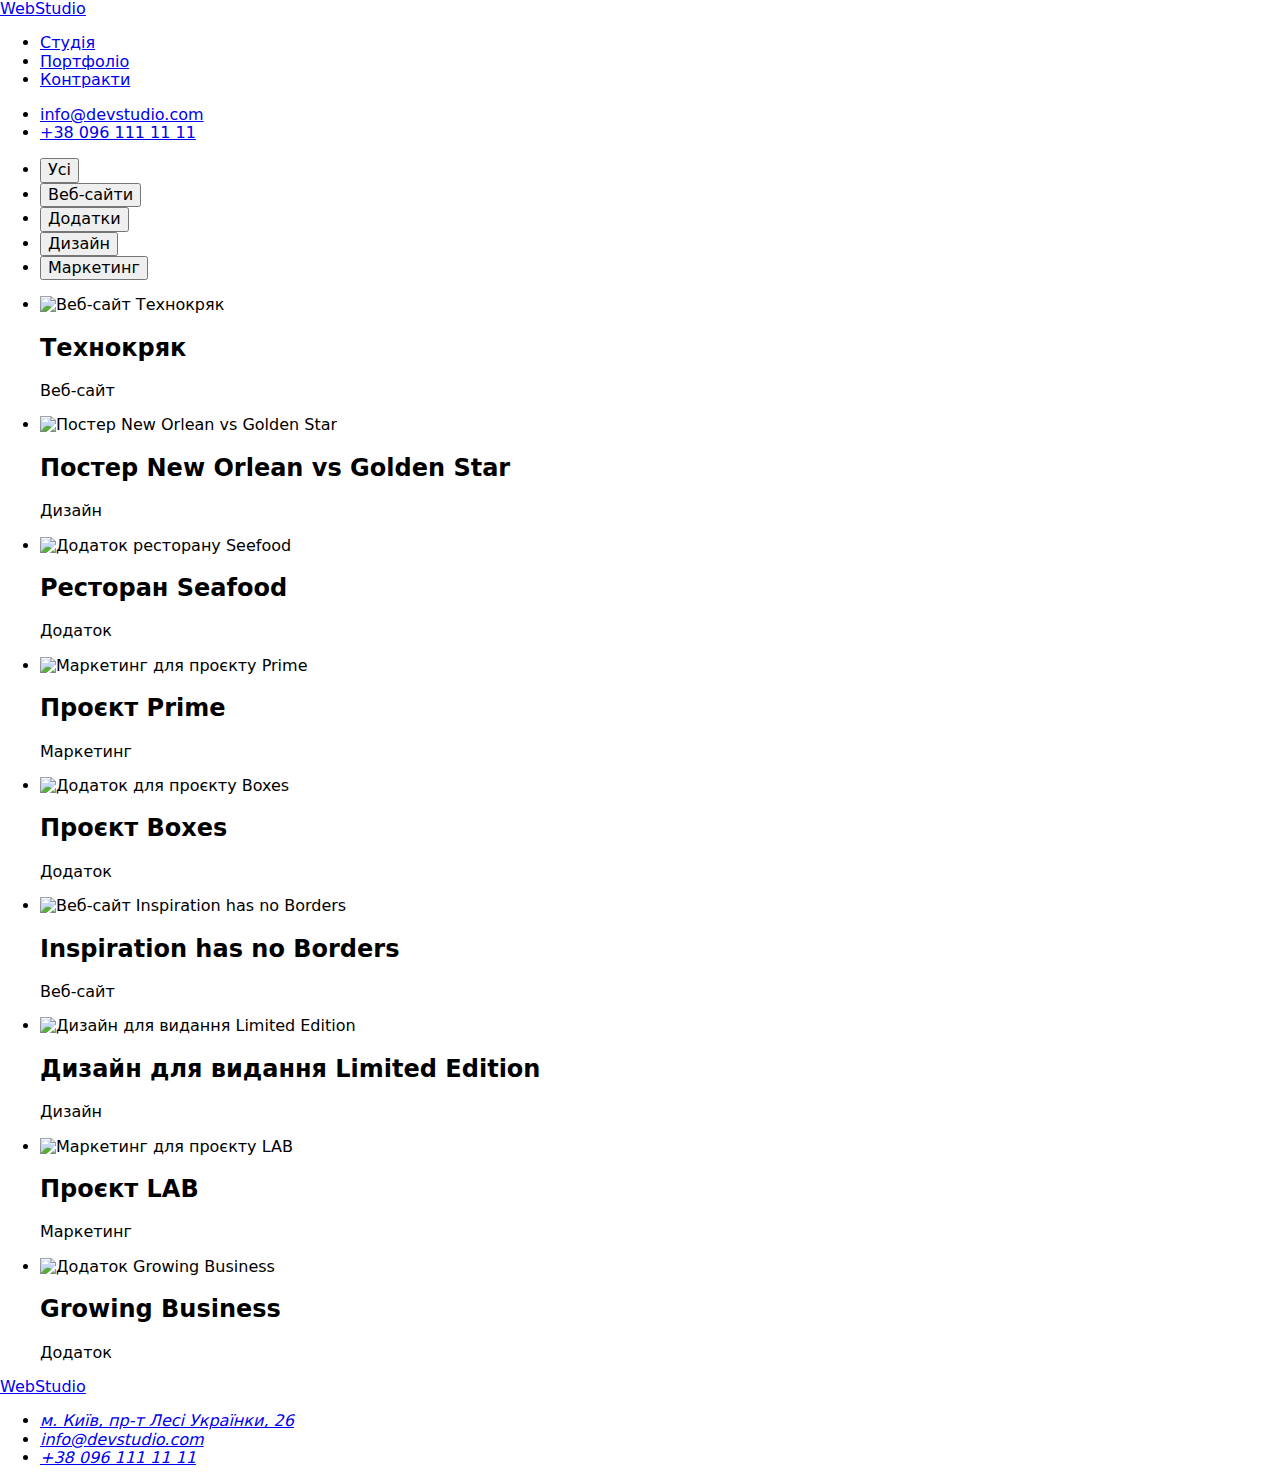
==== portfolio.html @ 1aa95a73 "Add files via upload" ====
<!DOCTYPE html>
<html lang="uk">
  <head>
    <meta charset="UTF-8" />
    <meta http-equiv="X-UA-Compatible" content="IE=edge" />
    <meta name="viewport" content="width=device-width, initial-scale=1.0" />
    <title>Document</title>
    <link rel="preconnect" href="https://fonts.googleapis.com" />
    <link rel="preconnect" href="https://fonts.gstatic.com" crossorigin />
    <link
      href="https://fonts.googleapis.com/css2?family=Raleway:wght@700&family=Roboto:wght@400;500;700;900&display=swap"
      rel="stylesheet"
    />
    <link
      rel="stylesheet"
      href="https://cdnjs.cloudflare.com/ajax/libs/modern-normalize/1.1.0/modern-normalize.css"
      integrity="sha512-Y0MM+V6ymRKN2zStTqzQ227DWhhp4Mzdo6gnlRnuaNCbc+YN/ZH0sBCLTM4M0oSy9c9VKiCvd4Jk44aCLrNS5Q=="
      crossorigin="anonymous"
      referrerpolicy="no-referrer"
    />
    <link rel="stylesheet" href="./css/style.css" />
  </head>
  <body class="body">
    <header class="container header">
      <div class="container container-header">
        <a href="/" class="header-logo logo link" lang="en"
          ><span class="header-accent-first">Web</span
          ><span class="header-accent-second">Studio</span></a
        >
        <nav class="container header-nav">
          <ul class="header-nav-items items">
            <li class="header-item item">
              <a class="header-nav-link link" href="./index.html">Студія</a>
            </li>
            <li class="header-item item">
              <a class="header-nav-link link current" href="./portfolio.html"
                >Портфоліо</a
              >
            </li>
            <li class="header-item item">
              <a class="header-nav-link link" href="#">Контракти</a>
            </li>
          </ul>
        </nav>

        <ul class="container header-contacts items">
          <li class="header-contact">
            <a class="header-mail-link link" href="mailto:ingo@devstudio.com"
              >info@devstudio.com</a
            >
          </li>
          <li class="header-contact">
            <a class="header-tel-link link" href="tel:+380961111111"
              >+38 096 111 11 11</a
            >
          </li>
        </ul>
      </div>
    </header>

    <main class="portfolio">
      <section class="container portfolio-customers">
          <h1 hidden class="portfolio-title">Портфоліо</h1>
          <ul class="portfolio-items items">
            <li class="portfolio-item item">
              <button class="portfolio-button button" type="button">Усі</button>
            </li>
            <li class="portfolio-item item">
              <button class="portfolio-button button" type="button">
                Веб-сайти
              </button>
            </li>
            <li class="portfolio-item item">
              <button class="portfolio-button button" type="button">
                Додатки
              </button>
            </li>
            <li class="portfolio-item item">
              <button class="portfolio-button button" type="button">
                Дизайн
              </button>
            </li>
            <li class="portfolio-item item">
              <button class="portfolio-button button" type="button">
                Маркетинг
              </button>
            </li>
          </ul>

            <ul class="flex-container exsamples-items items">
            <li class="flex-element exsamples-item item">
              <img
                class="exsamples-img"
                src="./images/technokryak.jpg"
                alt="Веб-сайт Технокряк"
              />
              <h2 class="exsamples-title">Технокряк</h2>
              <p class="exsamples-desc">Веб-сайт</p>
            </li>
            <li class="flex-element exsamples-item item">
              <img
                class="exsamples-img"
                src="./images/new_orlean_vs_golden_star.jpg"
                alt="Постер New Orlean vs Golden Star"
                width="370"
              />
              <h2 class="exsamples-title">Постер New Orlean vs Golden Star</h2>
              <p class="exsamples-desc">Дизайн</p>
            </li>
            <li class="flex-element exsamples-item item">
              <img
                class="exsamples-img"
                src="./images/seafood.jpg"
                alt="Додаток ресторану Seefood"
                width="370"
              />
              <h2 class="exsamples-title">Ресторан Seafood</h2>
              <p class="exsamples-desc">Додаток</p>
            </li>
            <li class="flex-element exsamples-item item">
              <img
                class="exsamples-img"
                src="./images/prime.jpg"
                alt="Маркетинг для проєкту Prime"
                width="370"
              />
              <h2 class="exsamples-title">Проєкт Prime</h2>
              <p class="exsamples-desc">Маркетинг</p>
            </li>
            <li class="flex-element exsamples-item item">
              <img
                class="exsamples-img"
                src="./images/boxes.jpg"
                alt="Додаток для проєкту Boxes"
                width="370"
              />
              <h2 class="exsamples-title">Проєкт Boxes</h2>
              <p class="exsamples-desc">Додаток</p>
            </li>
            <li class="flex-element exsamples-item item">
              <img
                class="exsamples-img"
                src="./images/inspiration_has_no_borders.jpg"
                alt="Веб-сайт Inspiration has no Borders"
                width="370"
              />
              <h2 class="exsamples-title">Inspiration has no Borders</h2>
              <p class="exsamples-desc">Веб-сайт</p>
            </li>
            <li class="flex-element exsamples-item item">
              <img
                class="exsamples-img"
                src="./images/limited_edition.jpg"
                alt="Дизайн для видання Limited Edition"
                width="370"
              />
              <h2 class="exsamples-title">
                Дизайн для видання Limited Edition
              </h2>
              <p class="exsamples-desc">Дизайн</p>
            </li>

            <li class="flex-element exsamples-item item">
              <img
                class="exsamples-img"
                src="images/lab.jpg"
                alt="Маркетинг для проєкту LAB"
                width="370"
              />
              <h2 class="exsamples-title">Проєкт LAB</h2>
              <p class="exsamples-desc">Маркетинг</p>
            </li>
            <li class="flex-element exsamples-item item">
              <img
                class="exsamples-img"
                src="./images/growing_business.jpg"
                alt="Додаток Growing Business"
                width="370"
              />
              <h2 class="exsamples-title">Growing Business</h2>
              <p class="exsamples-desc">Додаток</p>
            </li>
          </ul>
      </section>
    </main>

    <footer class="footer container">
      <div class="container">
        <a href="/" class="footer-logo logo link" lang="en"
          ><span class="footer-accent-first">Web</span
          ><span class="footer-accent-second">Studio</span></a
        >
        <address class="footer-address">
          <ul class="footer-items items">
            <li class="footer-item">
              <a
                class="footer-map-link link"
                href="https://www.google.com.ua/maps/place/%D0%B1%D1%83%D0%BB.+%D0%9B%D0%B5%D1%81%D0%B8+%D0%A3%D0%BA%D1%80%D0%B0%D0%B8%D0%BD%D0%BA%D0%B8,+26,+%D0%9A%D0%B8%D0%B5%D0%B2,+02000/@50.4265807,30.5361918,17z/data=!3m1!4b1!4m5!3m4!1s0x40d4cf0e033ecbe9:0x57a4dffefec77da0!8m2!3d50.4265807!4d30.5383859?hl=ru&authuser=0"
                target="_blank"
                rel="noopener noreferrer nofollow"
                >м. Київ, пр-т Лесі Українки, 26</a
              >
            </li>
            <li class="footer-item">
              <a class="footer-mail-link link" href="mailto:ingo@devstudio.com"
                >info@devstudio.com</a
              >
            </li>
            <li class="footer-item">
              <a class="footer-tel-link link" href="tel:+380961111111"
                >+38 096 111 11 11</a
              >
            </li>
          </ul>
        </address>
      </div>
    </footer>
  </body>
</html>
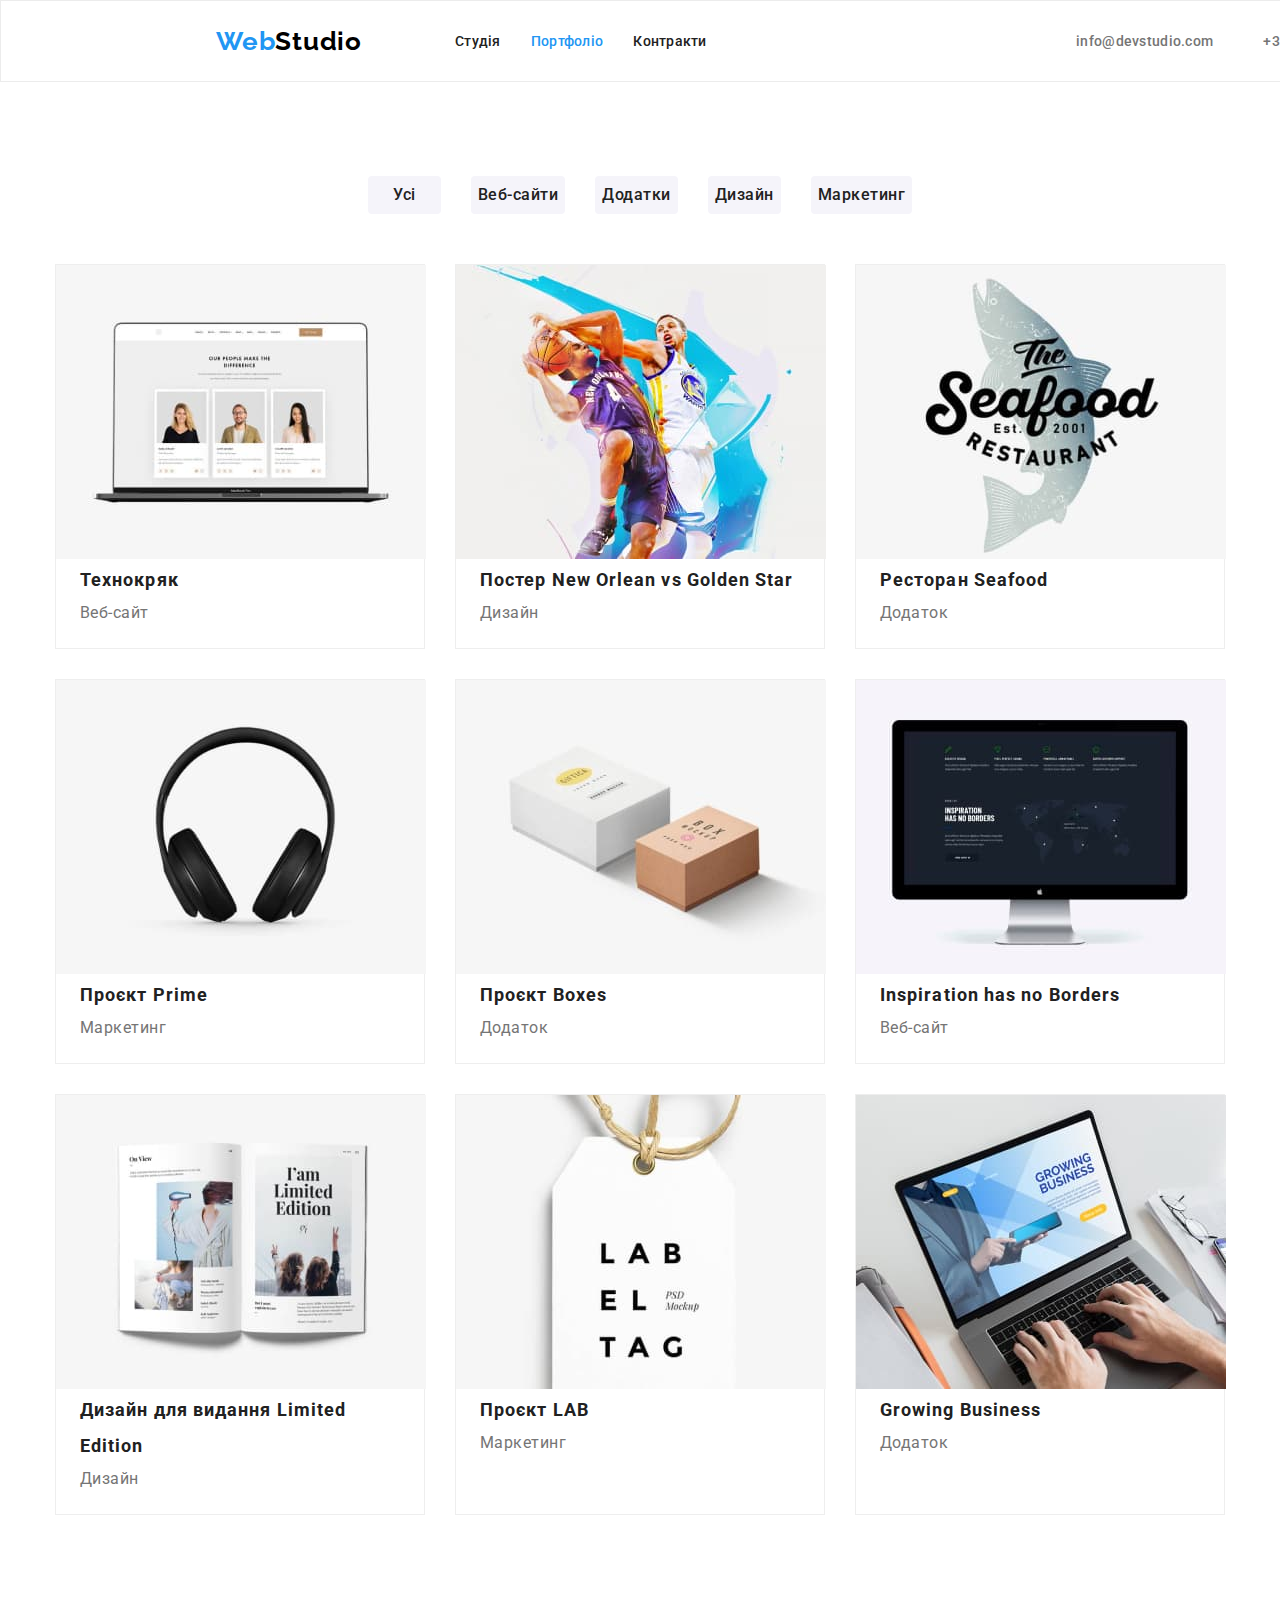
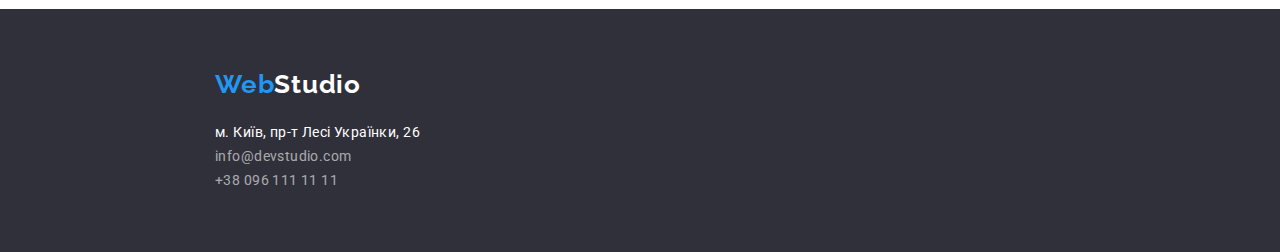
==== commit f866e6c1: "HW#3" ====
--- a/portfolio.html
+++ b/portfolio.html
@@ -18,10 +18,11 @@
       crossorigin="anonymous"
       referrerpolicy="no-referrer"
     />
+    <link rel="stylesheet" href="https://cdnjs.cloudflare.com/ajax/libs/modern-normalize/1.1.0/modern-normalize.css">
     <link rel="stylesheet" href="./css/style.css" />
   </head>
   <body class="body">
-    <header class="container header">
+    <header class="header">
       <div class="container container-header">
         <a href="/" class="header-logo logo link" lang="en"
           ><span class="header-accent-first">Web</span
@@ -152,11 +153,8 @@
                 class="exsamples-img"
                 src="./images/limited_edition.jpg"
                 alt="Дизайн для видання Limited Edition"
-                width="370"
-              />
-              <h2 class="exsamples-title">
-                Дизайн для видання Limited Edition
-              </h2>
+                width="370"/>
+              <h2 class="exsamples-title">Дизайн для видання Limited Edition</h2>
               <p class="exsamples-desc">Дизайн</p>
             </li>
 
@@ -185,7 +183,6 @@
     </main>
 
     <footer class="footer container">
-      <div class="container">
         <a href="/" class="footer-logo logo link" lang="en"
           ><span class="footer-accent-first">Web</span
           ><span class="footer-accent-second">Studio</span></a
@@ -213,7 +210,6 @@
             </li>
           </ul>
         </address>
-      </div>
     </footer>
   </body>
 </html>
--- a/css/style.css
+++ b/css/style.css
@@ -0,0 +1,423 @@
+/*  style reset */
+h1,
+h2,
+h3,
+p,
+ul {
+  margin: 0;
+  padding: 0;
+}
+
+/* Головні стилі */
+
+:root {
+  --main-color: #212121;
+  --second-color: #757575;
+  --hover-color: #2196f3;
+  --white-color: #ffffff;
+  --partlogo-color: #2196f3;
+  --black-color: #000000;
+  --header-background: #ffffff;
+  --hero-footer-background: #2f303a;
+  --hero-button-bg: #2196f3;
+  --portfolio-button-bg: #f5f4fa;
+}
+
+.body {
+  font-family: "Roboto", sans-serif;
+  font-size: 14px;
+  color: var(--main-color);
+}
+.container {
+  width: 1200px;
+  margin: auto;
+  padding: 0;
+}
+
+.items {
+  list-style: none;
+}
+
+/* Header styles */
+
+.link {
+  text-decoration: none;
+}
+
+.container-header {
+  width: 1600px;
+  display: flex;
+  border: 1px solid #ececec;
+
+  background: var(--header-background);
+}
+
+.header-logo {
+  display: flex;
+  align-items: center;
+  padding-left: 215px;
+  margin-right: 93px;
+ }
+
+.logo {
+  font-family: "Raleway";
+  font-weight: 700;
+  font-size: 26px;
+  line-height: calc(31 / 26);
+  letter-spacing: 0.03em;
+}
+
+.header-nav-items .link.current {
+  color: var(--hover-color);
+}
+
+.header-nav-items {
+  display: flex;
+  align-items: center;
+  
+}
+
+.header-item:not(:last-child) {
+  margin-right: 50px;
+}
+
+.header-contacts {
+  display: flex;
+  align-items: center;
+  justify-content: flex-end;
+  padding-right: 215px;
+}
+
+.header-contact:not(:last-child) {
+  margin-right: 50px;
+}
+
+.header-accent-first {
+  color: var(--partlogo-color);
+}
+
+.header-accent-second {
+  color: var(--black-color);
+}
+
+.header-nav-link {
+  display: block;
+  padding-top: 32px;
+  padding-bottom: 32px;
+
+  font-weight: 500;
+  line-height: calc(16 / 14);
+  letter-spacing: 0.02em;
+  color: var(--main-color);
+}
+
+.header-nav-link:hover,
+.header-nav-link:focus {
+  color: var(--hover-color);
+}
+
+.header-mail-link,
+.header-tel-link {
+  display: block;
+  font-weight: 500;
+
+  line-height: calc(16 / 14);
+  letter-spacing: 0.02em;
+  color: var(--second-color);
+}
+
+.header-mail-link:hover,
+.header-mail-link:focus {
+  color: var(--hover-color);
+}
+
+.header-tel-link:hover,
+.header-tel-link:focus {
+  color: var(--hover-color);
+}
+
+/* Hero styles */
+
+.item:not(:last-child) {
+  margin-right: 30px;
+}
+
+.hero {
+  width: 1600px;
+  text-align: center;
+  
+  background: var(--hero-footer-background);
+}
+
+.hero-title {
+  padding-top: 200px;
+  margin-bottom: 30px;
+
+  font-weight: 900;
+  font-size: 44px;
+  line-height: calc(60 / 44);
+  letter-spacing: 0.06em;
+  text-transform: uppercase;
+  color: var(--white-color);
+}
+
+.hero-button {
+  display: inline-block;
+  min-width: 216px;
+  text-align: center;
+  border-radius: 4px;
+  border: 1px solid transparent;
+  padding: 10px 32px;
+  margin-bottom: 200px;
+
+  background: var(--hero-button-bg);
+  box-shadow: 0px 4px 4px rgba(0, 0, 0, 0.15);
+  font-weight: 700;
+  font-size: 16px;
+  line-height: calc(30 / 16);
+  letter-spacing: 0.06em;
+  color: var(--white-color);
+  font-family: inherit;
+  cursor: pointer;
+}
+
+.hero-button:hover,
+.hero-button:focus {
+  background: #188ce8;
+}
+
+/* Benefits styles */
+.benefits-items {
+  display: flex;
+  align-items:flex-start;
+  padding-top: 94px;
+  padding-bottom: 94px;
+}
+
+.benefits-title {
+  font-weight: 700;
+  line-height: calc(16 / 14);
+  letter-spacing: 0.03em;
+  text-transform: uppercase;
+  color: var(--main-color);
+}
+
+.benefits-desc {
+  line-height: calc(24 / 14);
+  letter-spacing: 0.03em;
+  color: var(--second-color);
+}
+
+
+
+/* Main portfolio styles */
+
+.main-portfolio-subtitle {
+  margin-bottom: 50px;
+
+  font-weight: 700;
+  font-size: 36px;
+  line-height: calc(42 / 36);
+  text-align: center;
+  letter-spacing: 0.03em;
+  color: var(--main-color);
+}
+
+.main-portfolio-items {
+  display: flex;
+  padding-bottom: 94px;
+}
+
+/* Team styles */
+
+.team {
+  width: 1600px;
+  margin: auto;
+  background: var(--portfolio-button-bg);
+}
+
+.team-items {
+  display: flex;
+  justify-content: center;
+}
+
+.team-title {
+  text-align: center;
+  padding-top: 94px;
+  padding-bottom: 50px;
+
+  font-weight: 700;
+  font-size: 36px;
+  line-height: calc(19 / 16);
+  letter-spacing: 0.03em;
+  color: var(--main-color);
+}
+
+.team-subtitle {
+  padding-top: 30px;
+  padding-bottom: 10px;
+  text-align: center;
+
+  font-weight: 500;
+  font-size: 16px;
+  line-height: calc(19 / 16);
+  letter-spacing: 0.03em;
+  color: var(--main-color);
+}
+
+.team-desc {
+  padding-bottom: 30px;
+  text-align: center;
+
+  font-size: 16px;
+  line-height: calc(19 / 16);
+  letter-spacing: 0.03em;
+  color: var(--second-color);
+}
+
+/* footer styles */
+.footer {
+  width: 1600px;
+  background: var(--hero-footer-background);
+}
+
+.footer-logo {
+  display: inline-block;
+  padding-top: 60px;
+  padding-bottom: 20px;
+  padding-left: 215px;
+
+  font-family: "Raleway";
+  font-weight: 700;
+  font-size: 26px;
+  line-height: calc(31 / 26);
+  letter-spacing: 0.03em;
+}
+
+.footer-accent-first {
+  color: var(--partlogo-color);
+}
+
+.footer-accent-second {
+  color: var(--white-color);
+}
+
+.footer-address {
+  text-decoration: none;
+  font-style: normal;
+}
+
+.footer-map-link {
+  line-height: calc(24 / 14);
+  letter-spacing: 0.03em;
+  color: var(--white-color);
+}
+
+.footer-mail-link,
+.footer-tel-link {
+  line-height: calc(24 / 14);
+  letter-spacing: 0.03em;
+  color: rgba(255, 255, 255, 0.6);
+}
+
+.footer-map-link:hover,
+.footer-map-link:focus,
+.footer-mail-link:hover,
+.footer-mail-link:focus,
+.footer-tel-link:hover,
+.footer-tel-link:focus {
+  color: var(--hover-color);
+}
+
+.footer-items {
+  padding-bottom: 60px;
+  padding-left: 215px;
+}
+/* Portfolio styles */
+
+.portfolio-items {
+  display: flex;
+  justify-content: center;
+  margin-left: auto;
+  margin-right: auto;
+  padding-top: 94px;
+  }
+
+.portfolio-button {
+  min-width: 73px;
+  height: 38px;
+  border-radius: 4px;
+  text-align: center;
+  border: 1px solid transparent;
+  background: var(--portfolio-button-bg);
+
+  font-weight: 500;
+  font-size: 16px;
+  line-height: calc(26 / 16);
+  letter-spacing: 0.03em;
+  color: var(--main-color);
+  cursor: pointer;
+  font-family: inherit;
+}
+
+.portfolio-button:hover,
+.portfolio-button:focus {
+  background: var(--hero-button-bg);
+  color: var(--white-color);
+}
+
+.flex-container {
+  display: flex;
+  flex-wrap: wrap;
+  width: 1230px;
+  padding-left: 15px;
+  padding-right: 15px;
+  margin-left: auto;
+  margin-right: auto;
+}
+
+.flex-element {
+  width: 370px;
+  margin-right: 30px;
+  margin-bottom: 30px;
+  border: 1px solid #eeeeee;
+}
+
+.flex-element:nth-child(3n) {
+  margin-right: 0;
+}
+
+.flex-element:nth-last-child(-n + 3) {
+  margin-bottom: 0;
+}
+
+.exsamples-items {
+  padding-top: 50px;
+  padding-bottom: 94px;
+} 
+
+.exsamples-title {
+  /* margin-bottom: 4px; */
+
+  font-weight: 700;
+  font-size: 18px;
+  line-height: calc(36 / 18);
+  letter-spacing: 0.06em;
+  color: var(--main-color);
+}
+
+.exsamples-desc {
+  padding-bottom: 20px;
+  font-size: 16px;
+  line-height: calc(30 / 16);
+  letter-spacing: 0.03em;
+  color: var(--second-color);
+}
+
+.exsamples-title,
+.exsamples-desc {
+  padding-left: 24px;
+  padding-right: 24px; 
+  
+}
+
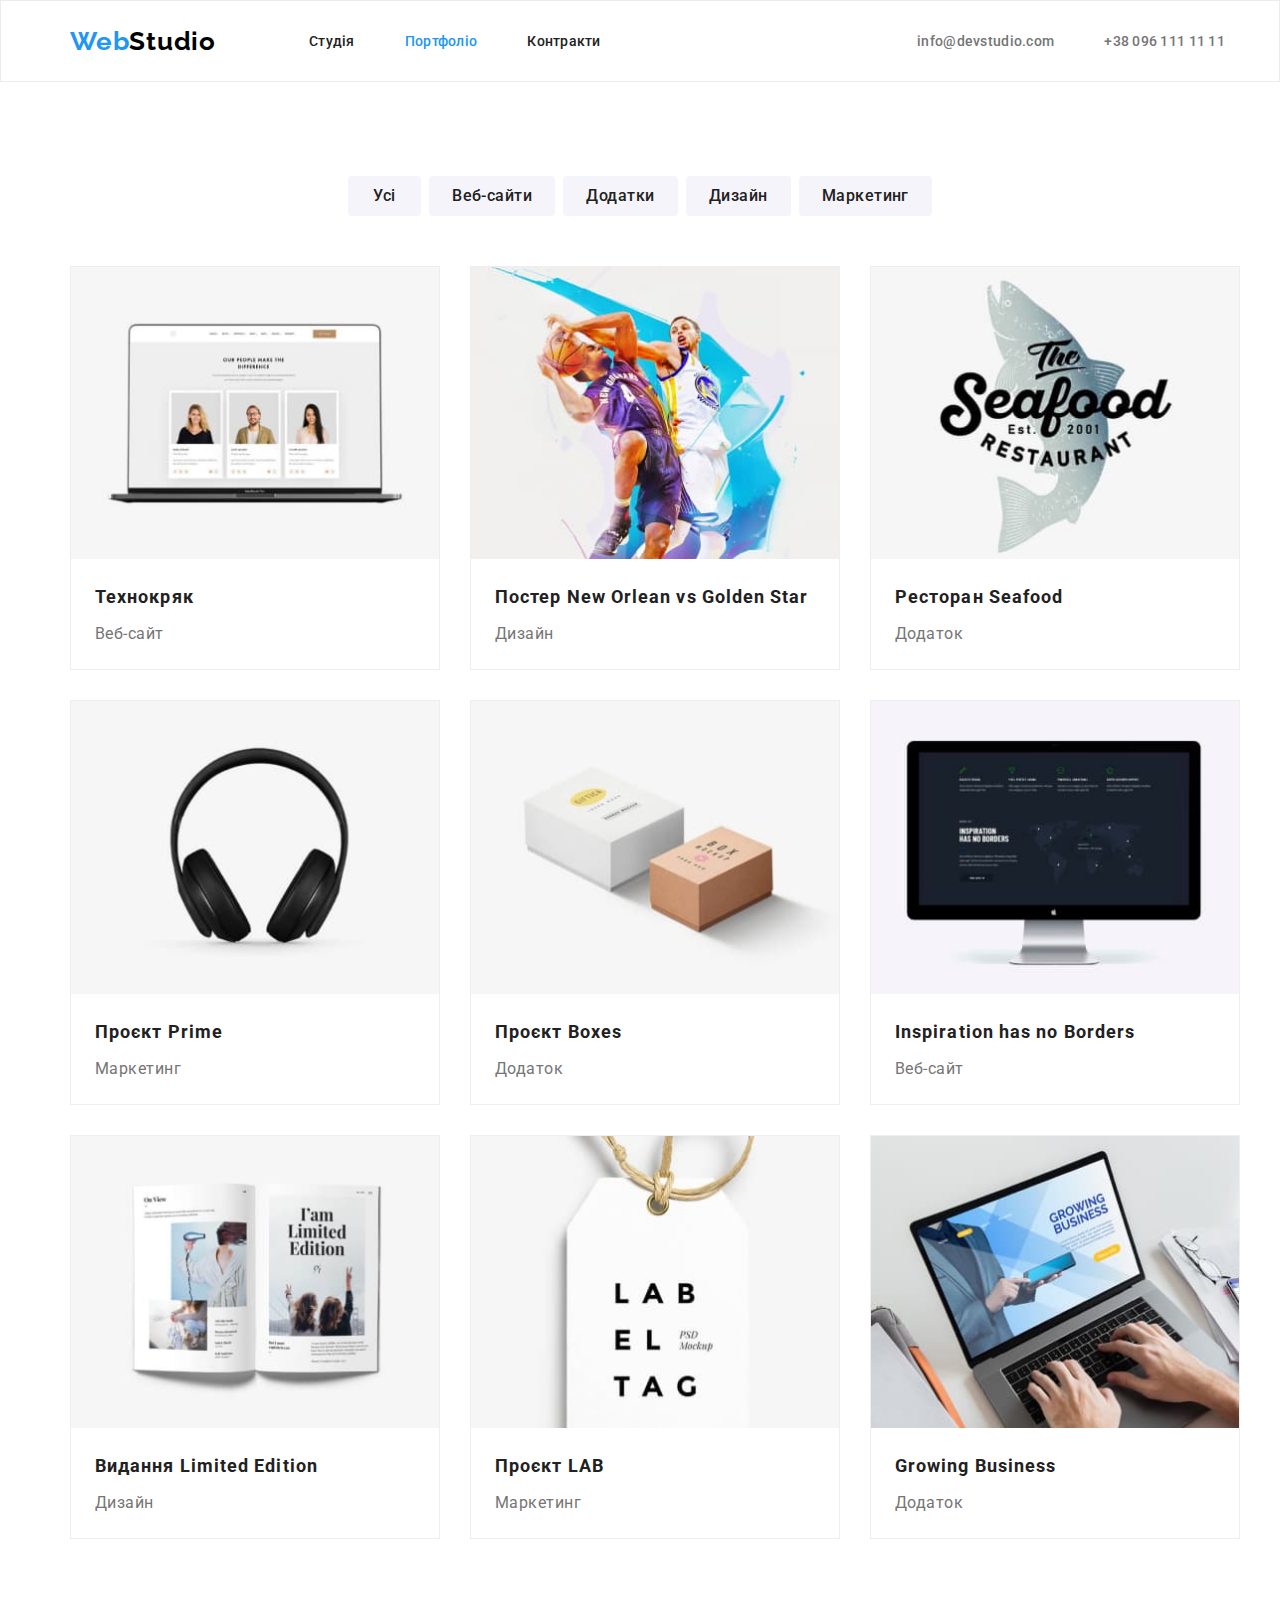
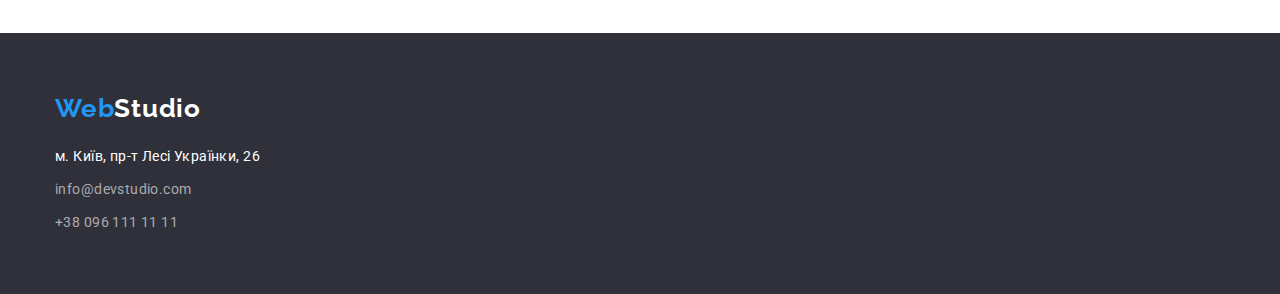
==== commit f421ba19: "доопрацювання ДЗ№3" ====
--- a/portfolio.html
+++ b/portfolio.html
@@ -18,17 +18,20 @@
       crossorigin="anonymous"
       referrerpolicy="no-referrer"
     />
-    <link rel="stylesheet" href="https://cdnjs.cloudflare.com/ajax/libs/modern-normalize/1.1.0/modern-normalize.css">
+    <link
+      rel="stylesheet"
+      href="https://cdnjs.cloudflare.com/ajax/libs/modern-normalize/1.1.0/modern-normalize.css"
+    />
     <link rel="stylesheet" href="./css/style.css" />
   </head>
   <body class="body">
     <header class="header">
-      <div class="container container-header">
+      <div class="container">
         <a href="/" class="header-logo logo link" lang="en"
           ><span class="header-accent-first">Web</span
           ><span class="header-accent-second">Studio</span></a
         >
-        <nav class="container header-nav">
+        <nav class="header-nav">
           <ul class="header-nav-items items">
             <li class="header-item item">
               <a class="header-nav-link link" href="./index.html">Студія</a>
@@ -44,7 +47,7 @@
           </ul>
         </nav>
 
-        <ul class="container header-contacts items">
+        <ul class="header-contacts items">
           <li class="header-contact">
             <a class="header-mail-link link" href="mailto:ingo@devstudio.com"
               >info@devstudio.com</a
@@ -60,7 +63,8 @@
     </header>
 
     <main class="portfolio">
-      <section class="container portfolio-customers">
+      <section class="portfolio-customers">
+        <div class="container">
           <h1 hidden class="portfolio-title">Портфоліо</h1>
           <ul class="portfolio-items items">
             <li class="portfolio-item item">
@@ -88,101 +92,125 @@
             </li>
           </ul>
 
-            <ul class="flex-container exsamples-items items">
-            <li class="flex-element exsamples-item item">
-              <img
-                class="exsamples-img"
-                src="./images/technokryak.jpg"
-                alt="Веб-сайт Технокряк"
-              />
-              <h2 class="exsamples-title">Технокряк</h2>
-              <p class="exsamples-desc">Веб-сайт</p>
-            </li>
-            <li class="flex-element exsamples-item item">
-              <img
-                class="exsamples-img"
-                src="./images/new_orlean_vs_golden_star.jpg"
-                alt="Постер New Orlean vs Golden Star"
-                width="370"
-              />
-              <h2 class="exsamples-title">Постер New Orlean vs Golden Star</h2>
-              <p class="exsamples-desc">Дизайн</p>
-            </li>
-            <li class="flex-element exsamples-item item">
-              <img
-                class="exsamples-img"
-                src="./images/seafood.jpg"
-                alt="Додаток ресторану Seefood"
-                width="370"
-              />
-              <h2 class="exsamples-title">Ресторан Seafood</h2>
-              <p class="exsamples-desc">Додаток</p>
-            </li>
-            <li class="flex-element exsamples-item item">
-              <img
-                class="exsamples-img"
-                src="./images/prime.jpg"
-                alt="Маркетинг для проєкту Prime"
-                width="370"
-              />
-              <h2 class="exsamples-title">Проєкт Prime</h2>
-              <p class="exsamples-desc">Маркетинг</p>
-            </li>
-            <li class="flex-element exsamples-item item">
-              <img
-                class="exsamples-img"
-                src="./images/boxes.jpg"
-                alt="Додаток для проєкту Boxes"
-                width="370"
-              />
-              <h2 class="exsamples-title">Проєкт Boxes</h2>
-              <p class="exsamples-desc">Додаток</p>
-            </li>
-            <li class="flex-element exsamples-item item">
-              <img
-                class="exsamples-img"
-                src="./images/inspiration_has_no_borders.jpg"
-                alt="Веб-сайт Inspiration has no Borders"
-                width="370"
-              />
-              <h2 class="exsamples-title">Inspiration has no Borders</h2>
-              <p class="exsamples-desc">Веб-сайт</p>
-            </li>
-            <li class="flex-element exsamples-item item">
-              <img
-                class="exsamples-img"
-                src="./images/limited_edition.jpg"
-                alt="Дизайн для видання Limited Edition"
-                width="370"/>
-              <h2 class="exsamples-title">Дизайн для видання Limited Edition</h2>
-              <p class="exsamples-desc">Дизайн</p>
-            </li>
-
-            <li class="flex-element exsamples-item item">
-              <img
-                class="exsamples-img"
-                src="images/lab.jpg"
-                alt="Маркетинг для проєкту LAB"
-                width="370"
-              />
-              <h2 class="exsamples-title">Проєкт LAB</h2>
-              <p class="exsamples-desc">Маркетинг</p>
-            </li>
-            <li class="flex-element exsamples-item item">
-              <img
-                class="exsamples-img"
-                src="./images/growing_business.jpg"
-                alt="Додаток Growing Business"
-                width="370"
-              />
-              <h2 class="exsamples-title">Growing Business</h2>
-              <p class="exsamples-desc">Додаток</p>
-            </li>
-          </ul>
+          <ul class="flex-container exsamples-items items">
+            <li class="flex-element exsamples-item item">
+              <div class="exsamples">
+                <img
+                  class="exsamples-img"
+                  src="./images/technokryak.jpg"
+                  alt="Веб-сайт Технокряк"
+                />
+                <h2 class="exsamples-title">Технокряк</h2>
+                <p class="exsamples-desc">Веб-сайт</p>
+              </div>
+            </li>
+            <li class="flex-element exsamples-item item">
+              <div class="exsamples">
+                <img
+                  class="exsamples-img"
+                  src="./images/new_orlean_vs_golden_star.jpg"
+                  alt="Постер New Orlean vs Golden Star"
+                  width="370"
+                />
+
+                <h2 class="exsamples-title">
+                  Постер New Orlean vs Golden Star
+                </h2>
+                <p class="exsamples-desc">Дизайн</p>
+              </div>
+            </li>
+            <li class="flex-element exsamples-item item">
+              <div class="exsamples">
+                <img
+                  class="exsamples-img"
+                  src="./images/seafood.jpg"
+                  alt="Додаток ресторану Seefood"
+                  width="370"
+                />
+                <h2 class="exsamples-title">Ресторан Seafood</h2>
+                <p class="exsamples-desc">Додаток</p>
+              </div>
+            </li>
+            <li class="flex-element exsamples-item item">
+              <div class="exsamples">
+                <img
+                  class="exsamples-img"
+                  src="./images/prime.jpg"
+                  alt="Маркетинг для проєкту Prime"
+                  width="370"
+                />
+                <h2 class="exsamples-title">Проєкт Prime</h2>
+                <p class="exsamples-desc">Маркетинг</p>
+              </div>
+            </li>
+            <li class="flex-element exsamples-item item">
+              <div class="exsamples">
+                <img
+                  class="exsamples-img"
+                  src="./images/boxes.jpg"
+                  alt="Додаток для проєкту Boxes"
+                  width="370"
+                />
+                <h2 class="exsamples-title">Проєкт Boxes</h2>
+                <p class="exsamples-desc">Додаток</p>
+              </div>
+            </li>
+            <li class="flex-element exsamples-item item">
+              <div class="exsamples">
+                <img
+                  class="exsamples-img"
+                  src="./images/inspiration_has_no_borders.jpg"
+                  alt="Веб-сайт Inspiration has no Borders"
+                  width="370"
+                />
+                <h2 class="exsamples-title">Inspiration has no Borders</h2>
+                <p class="exsamples-desc">Веб-сайт</p>
+              </div>
+            </li>
+            <li class="flex-element exsamples-item item">
+              <div class="exsamples">
+                <img
+                  class="exsamples-img"
+                  src="./images/limited_edition.jpg"
+                  alt="Дизайн для видання Limited Edition"
+                  width="370"
+                />
+                <h2 class="exsamples-title">Видання Limited Edition</h2>
+                <p class="exsamples-desc">Дизайн</p>
+              </div>
+            </li>
+
+            <li class="flex-element exsamples-item item">
+              <div class="exsamples">
+                <img
+                  class="exsamples-img"
+                  src="images/lab.jpg"
+                  alt="Маркетинг для проєкту LAB"
+                  width="370"
+                />
+                <h2 class="exsamples-title">Проєкт LAB</h2>
+                <p class="exsamples-desc">Маркетинг</p>
+              </div>
+            </li>
+            <li class="flex-element exsamples-item item">
+              <div class="exsamples">
+                <img
+                  class="exsamples-img"
+                  src="./images/growing_business.jpg"
+                  alt="Додаток Growing Business"
+                  width="370"
+                />
+                <h2 class="exsamples-title">Growing Business</h2>
+                <p class="exsamples-desc">Додаток</p>
+              </div>
+            </li>
+          </ul>
+        </div>
       </section>
     </main>
 
-    <footer class="footer container">
+    <footer class="footer">
+      <div class="container">
         <a href="/" class="footer-logo logo link" lang="en"
           ><span class="footer-accent-first">Web</span
           ><span class="footer-accent-second">Studio</span></a
@@ -210,6 +238,7 @@
             </li>
           </ul>
         </address>
+      </div>
     </footer>
   </body>
 </html>
--- a/css/style.css
+++ b/css/style.css
@@ -7,8 +7,17 @@
   margin: 0;
   padding: 0;
 }
-
+.items {
+  list-style: none;
+}
+.link {
+  text-decoration: none;
+}
 /* Головні стилі */
+
+* {
+  box-sizing: border-box;
+}
 
 :root {
   --main-color: #212121;
@@ -22,42 +31,32 @@
   --hero-button-bg: #2196f3;
   --portfolio-button-bg: #f5f4fa;
 }
+.container {
+  width: 1200px;
+  margin: 0 auto;
+  padding: 0 15px;
+}
 
 .body {
   font-family: "Roboto", sans-serif;
   font-size: 14px;
   color: var(--main-color);
 }
-.container {
-  width: 1200px;
-  margin: auto;
-  padding: 0;
-}
-
-.items {
-  list-style: none;
-}
-
 /* Header styles */
 
-.link {
-  text-decoration: none;
-}
-
-.container-header {
-  width: 1600px;
-  display: flex;
+.header {
   border: 1px solid #ececec;
-
   background: var(--header-background);
 }
 
+.header > div {
+  display: flex;
+  align-items: center;
+}
 .header-logo {
-  display: flex;
-  align-items: center;
-  padding-left: 215px;
+  padding-left: 15px;
   margin-right: 93px;
- }
+}
 
 .logo {
   font-family: "Raleway";
@@ -73,19 +72,17 @@
 
 .header-nav-items {
   display: flex;
-  align-items: center;
-  
-}
-
+}
+
+.header-nav {
+  margin-right: auto;
+}
 .header-item:not(:last-child) {
   margin-right: 50px;
 }
 
 .header-contacts {
   display: flex;
-  align-items: center;
-  justify-content: flex-end;
-  padding-right: 215px;
 }
 
 .header-contact:not(:last-child) {
@@ -102,8 +99,7 @@
 
 .header-nav-link {
   display: block;
-  padding-top: 32px;
-  padding-bottom: 32px;
+  padding: 32px 0;
 
   font-weight: 500;
   line-height: calc(16 / 14);
@@ -138,19 +134,14 @@
 
 /* Hero styles */
 
-.item:not(:last-child) {
-  margin-right: 30px;
-}
-
 .hero {
-  width: 1600px;
-  text-align: center;
-  
+  text-align: center;
+  padding: 200px 0;
+
   background: var(--hero-footer-background);
 }
 
 .hero-title {
-  padding-top: 200px;
   margin-bottom: 30px;
 
   font-weight: 900;
@@ -168,7 +159,6 @@
   border-radius: 4px;
   border: 1px solid transparent;
   padding: 10px 32px;
-  margin-bottom: 200px;
 
   background: var(--hero-button-bg);
   box-shadow: 0px 4px 4px rgba(0, 0, 0, 0.15);
@@ -187,31 +177,44 @@
 }
 
 /* Benefits styles */
+.benefits {
+  padding: 94px 0;
+}
+
 .benefits-items {
   display: flex;
-  align-items:flex-start;
-  padding-top: 94px;
+  align-items: flex-start;
+}
+
+.benefits-title {
+  margin-bottom: 10px;
+  width: 270px;
+
+  font-weight: 700;
+  font-size: 14px;
+  line-height: calc(16 / 14);
+  letter-spacing: 0.03em;
+  text-transform: uppercase;
+  color: var(--main-color);
+}
+
+.benefits-desc {
+  font-weight: 400;
+  line-height: calc(24 / 14);
+  letter-spacing: 0.03em;
+  color: var(--second-color);
+  width: 270px;
+}
+
+.benefits-item:not(:last-child),
+.main-portfolio-item:not(:last-child) {
+  padding-right: 30px;
+}
+
+/* Main portfolio styles */
+.main-portfolio {
   padding-bottom: 94px;
 }
-
-.benefits-title {
-  font-weight: 700;
-  line-height: calc(16 / 14);
-  letter-spacing: 0.03em;
-  text-transform: uppercase;
-  color: var(--main-color);
-}
-
-.benefits-desc {
-  line-height: calc(24 / 14);
-  letter-spacing: 0.03em;
-  color: var(--second-color);
-}
-
-
-
-/* Main portfolio styles */
-
 .main-portfolio-subtitle {
   margin-bottom: 50px;
 
@@ -225,26 +228,28 @@
 
 .main-portfolio-items {
   display: flex;
-  padding-bottom: 94px;
 }
 
 /* Team styles */
 
 .team {
-  width: 1600px;
-  margin: auto;
+  padding: 94px 0;
   background: var(--portfolio-button-bg);
 }
 
+.team-img {
+  display: block;
+  width: 100%;
+  height: auto;
+}
+
 .team-items {
   display: flex;
-  justify-content: center;
 }
 
 .team-title {
   text-align: center;
-  padding-top: 94px;
-  padding-bottom: 50px;
+  margin-bottom: 50px;
 
   font-weight: 700;
   font-size: 36px;
@@ -254,9 +259,8 @@
 }
 
 .team-subtitle {
-  padding-top: 30px;
-  padding-bottom: 10px;
-  text-align: center;
+  margin-top: 30px;
+  margin-bottom: 10px;
 
   font-weight: 500;
   font-size: 16px;
@@ -266,26 +270,36 @@
 }
 
 .team-desc {
-  padding-bottom: 30px;
-  text-align: center;
-
+  font-weight: 400;
   font-size: 16px;
   line-height: calc(19 / 16);
   letter-spacing: 0.03em;
   color: var(--second-color);
 }
 
+.team-profile {
+  text-align: center;
+  width: 270px;
+  padding-bottom: 30px;
+  background: var(--white-color);
+  border-radius: 0px 0px 4px 4px;
+  box-shadow: 0px 1px 3px rgba(0, 0, 0, 0.12), 0px 1px 1px rgba(0, 0, 0, 0.14),
+    0px 2px 1px rgba(0, 0, 0, 0.2);
+}
+
+.team-item:not(:last-child) {
+  padding-right: 30px;
+}
 /* footer styles */
 .footer {
-  width: 1600px;
+  padding: 60px 0;
+
   background: var(--hero-footer-background);
 }
 
 .footer-logo {
   display: inline-block;
-  padding-top: 60px;
-  padding-bottom: 20px;
-  padding-left: 215px;
+  margin-bottom: 20px;
 
   font-family: "Raleway";
   font-weight: 700;
@@ -329,23 +343,28 @@
   color: var(--hover-color);
 }
 
-.footer-items {
-  padding-bottom: 60px;
-  padding-left: 215px;
-}
+.footer-item:not(:last-child) {
+  padding-bottom: 9px;
+}
+
 /* Portfolio styles */
-
+.portfolio {
+  padding: 94px 0;
+}
 .portfolio-items {
   display: flex;
   justify-content: center;
-  margin-left: auto;
   margin-right: auto;
-  padding-top: 94px;
-  }
+  margin-bottom: 50px;
+}
+
+.portfolio-item:not(:last-child) {
+  padding-right: 8px;
+}
 
 .portfolio-button {
   min-width: 73px;
-  height: 38px;
+  padding: 6px 22px;
   border-radius: 4px;
   text-align: center;
   border: 1px solid transparent;
@@ -369,7 +388,7 @@
 .flex-container {
   display: flex;
   flex-wrap: wrap;
-  width: 1230px;
+  width: 1200px;
   padding-left: 15px;
   padding-right: 15px;
   margin-left: auto;
@@ -380,7 +399,6 @@
   width: 370px;
   margin-right: 30px;
   margin-bottom: 30px;
-  border: 1px solid #eeeeee;
 }
 
 .flex-element:nth-child(3n) {
@@ -391,14 +409,9 @@
   margin-bottom: 0;
 }
 
-.exsamples-items {
-  padding-top: 50px;
-  padding-bottom: 94px;
-} 
-
 .exsamples-title {
-  /* margin-bottom: 4px; */
-
+  padding-top: 20px;
+  margin-bottom: 4px;
   font-weight: 700;
   font-size: 18px;
   line-height: calc(36 / 18);
@@ -417,7 +430,14 @@
 .exsamples-title,
 .exsamples-desc {
   padding-left: 24px;
-  padding-right: 24px; 
-  
-}
-
+}
+
+.exsamples-img {
+  display: block;
+  width: 100%;
+  height: auto;
+}
+
+.exsamples {
+  border: 1px solid rgba(238, 238, 238, 1);
+}
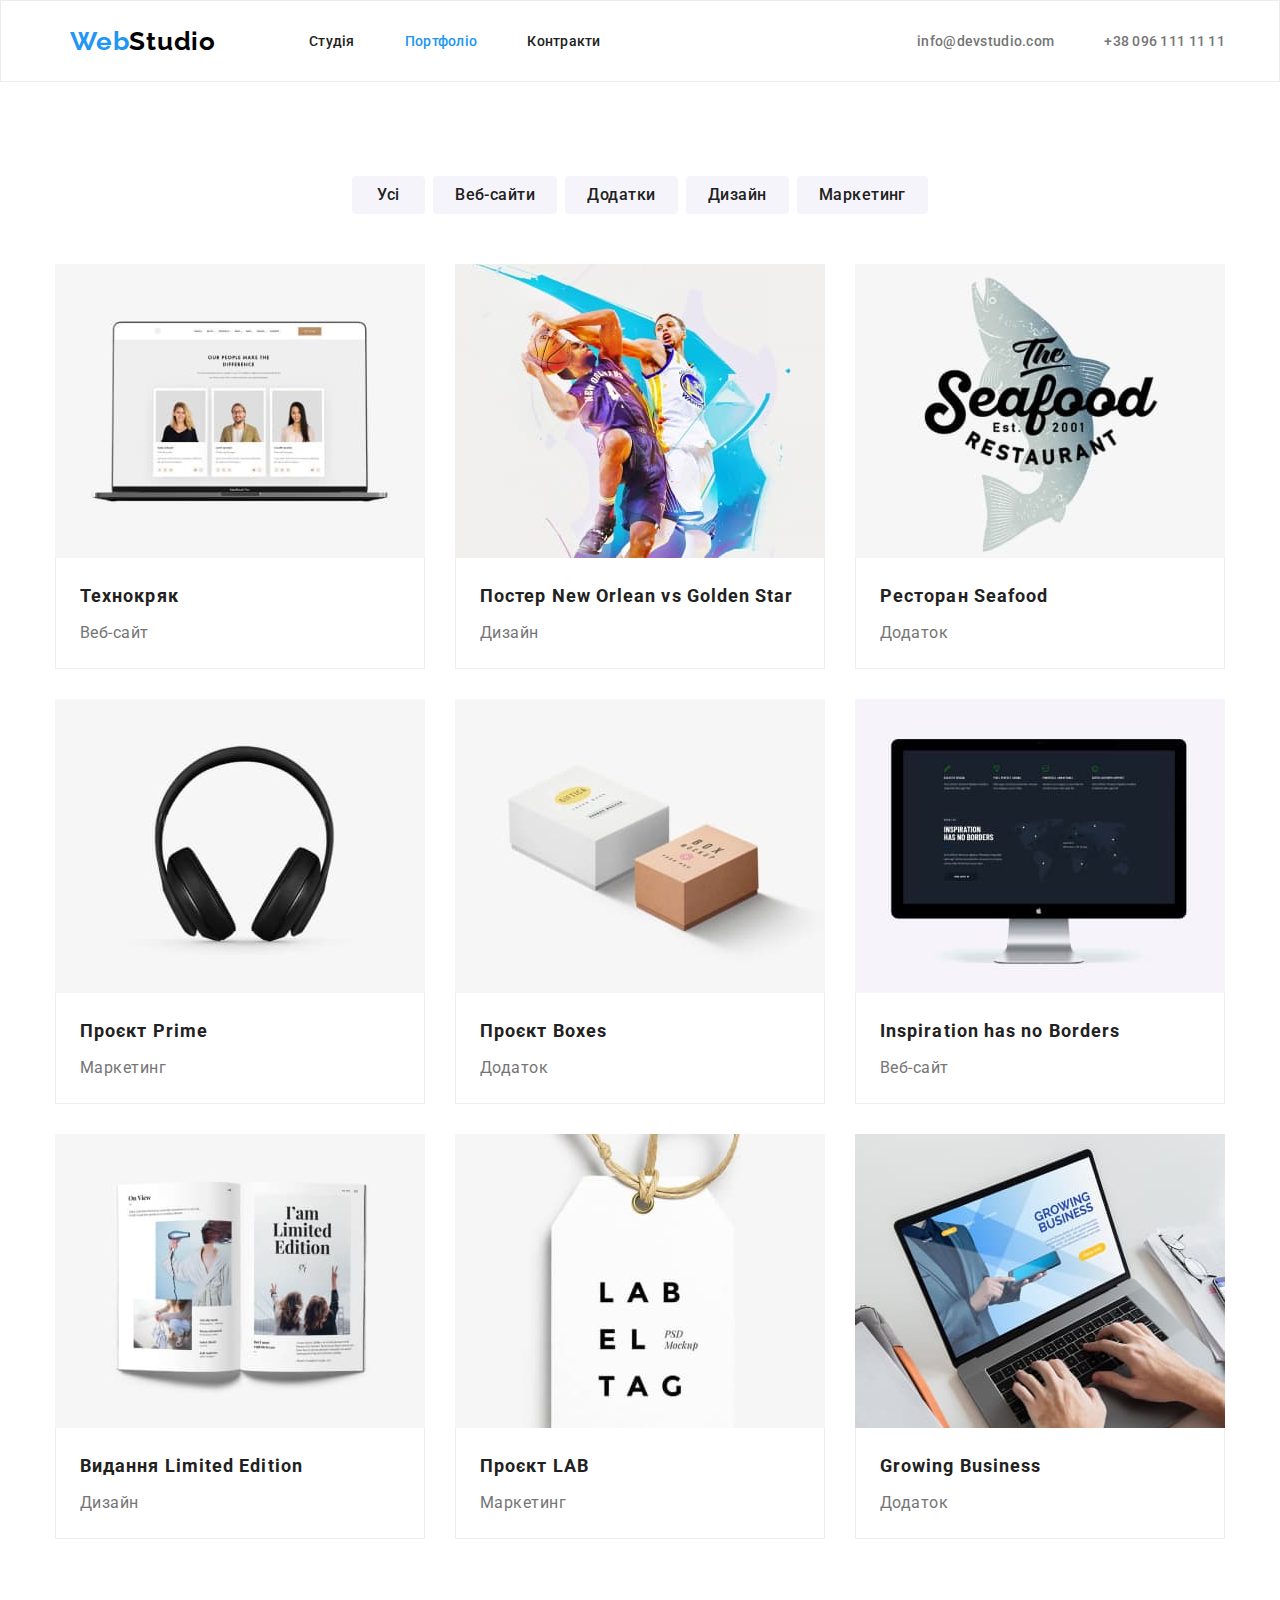
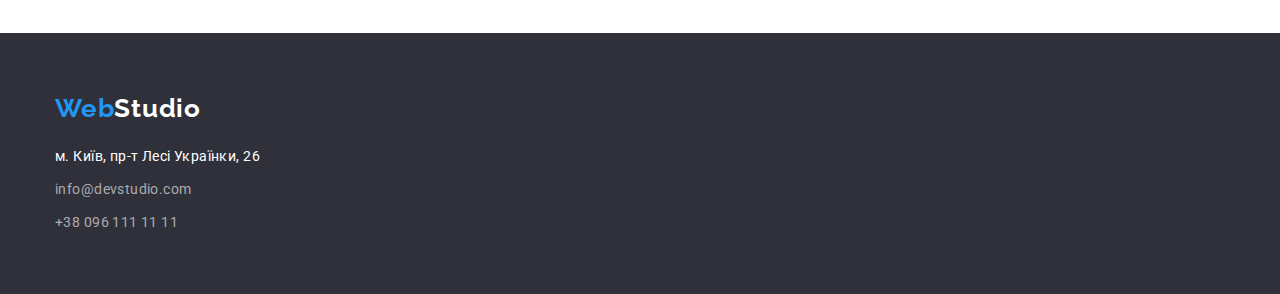
==== commit e1aaf383: "доопрацювання ДЗ№3" ====
--- a/portfolio.html
+++ b/portfolio.html
@@ -92,116 +92,133 @@
             </li>
           </ul>
 
-          <ul class="flex-container exsamples-items items">
-            <li class="flex-element exsamples-item item">
-              <div class="exsamples">
-                <img
-                  class="exsamples-img"
+          <ul class="exsamples-items items">
+            <li class="exsamples-item item">
+              <a class="link examples-click" href="">
+                <img
+                   class="exsamples-img"
                   src="./images/technokryak.jpg"
                   alt="Веб-сайт Технокряк"
                 />
+                <div class="exsamples">
                 <h2 class="exsamples-title">Технокряк</h2>
                 <p class="exsamples-desc">Веб-сайт</p>
-              </div>
-            </li>
-            <li class="flex-element exsamples-item item">
-              <div class="exsamples">
+              </a>
+              </div>
+            </li>
+            <li class="exsamples-item item">
+              <a class="link examples-click" href="">
                 <img
                   class="exsamples-img"
                   src="./images/new_orlean_vs_golden_star.jpg"
                   alt="Постер New Orlean vs Golden Star"
                   width="370"
                 />
-
+                <div class="exsamples">
                 <h2 class="exsamples-title">
                   Постер New Orlean vs Golden Star
                 </h2>
                 <p class="exsamples-desc">Дизайн</p>
-              </div>
-            </li>
-            <li class="flex-element exsamples-item item">
-              <div class="exsamples">
+              </a>
+              </div>
+            </li>
+            <li class="exsamples-item item">
+              <a class="link examples-click" href="">
                 <img
                   class="exsamples-img"
                   src="./images/seafood.jpg"
                   alt="Додаток ресторану Seefood"
                   width="370"
                 />
+                <div class="exsamples">
                 <h2 class="exsamples-title">Ресторан Seafood</h2>
                 <p class="exsamples-desc">Додаток</p>
-              </div>
-            </li>
-            <li class="flex-element exsamples-item item">
-              <div class="exsamples">
+              </a>
+              </div>
+            </li>
+            <li class="exsamples-item item">
+              <a class="link examples-click" href="">
                 <img
                   class="exsamples-img"
                   src="./images/prime.jpg"
                   alt="Маркетинг для проєкту Prime"
                   width="370"
                 />
+                <div class="exsamples">
                 <h2 class="exsamples-title">Проєкт Prime</h2>
                 <p class="exsamples-desc">Маркетинг</p>
-              </div>
-            </li>
-            <li class="flex-element exsamples-item item">
-              <div class="exsamples">
+              </a>
+              </div>
+            </li>
+            <li class="exsamples-item item">
+              <a class="link examples-click" href="">
                 <img
                   class="exsamples-img"
                   src="./images/boxes.jpg"
                   alt="Додаток для проєкту Boxes"
                   width="370"
                 />
+                <div class="exsamples">
                 <h2 class="exsamples-title">Проєкт Boxes</h2>
                 <p class="exsamples-desc">Додаток</p>
-              </div>
-            </li>
-            <li class="flex-element exsamples-item item">
-              <div class="exsamples">
+              </a>
+              </div>
+            </li>
+            <li class="exsamples-item item">
+              <a class="link examples-click" href="">
                 <img
                   class="exsamples-img"
                   src="./images/inspiration_has_no_borders.jpg"
                   alt="Веб-сайт Inspiration has no Borders"
                   width="370"
                 />
+                <div class="exsamples">
                 <h2 class="exsamples-title">Inspiration has no Borders</h2>
                 <p class="exsamples-desc">Веб-сайт</p>
-              </div>
-            </li>
-            <li class="flex-element exsamples-item item">
-              <div class="exsamples">
+              </a>
+              </div>
+            </li>
+            <li class="exsamples-item item">
+              <a class="link examples-click" href="">
                 <img
                   class="exsamples-img"
                   src="./images/limited_edition.jpg"
                   alt="Дизайн для видання Limited Edition"
                   width="370"
                 />
+                <div class="exsamples">
                 <h2 class="exsamples-title">Видання Limited Edition</h2>
                 <p class="exsamples-desc">Дизайн</p>
-              </div>
-            </li>
-
-            <li class="flex-element exsamples-item item">
-              <div class="exsamples">
+              </a>
+              </div>
+            </li>
+
+            <li class="exsamples-item item">
+              <a class="link examples-click" href="">
                 <img
                   class="exsamples-img"
                   src="images/lab.jpg"
                   alt="Маркетинг для проєкту LAB"
                   width="370"
                 />
+                <div class="exsamples">
                 <h2 class="exsamples-title">Проєкт LAB</h2>
                 <p class="exsamples-desc">Маркетинг</p>
-              </div>
-            </li>
-            <li class="flex-element exsamples-item item">
-              <div class="exsamples">
+              </a>
+              </div>
+            </li>
+            <li class="exsamples-item item">
+              <a class="link examples-click" href="">
                 <img
                   class="exsamples-img"
                   src="./images/growing_business.jpg"
                   alt="Додаток Growing Business"
                   width="370"
                 />
+                <div class="exsamples">
                 <h2 class="exsamples-title">Growing Business</h2>
                 <p class="exsamples-desc">Додаток</p>
+              </a>
               </div>
             </li>
           </ul>
--- a/css/style.css
+++ b/css/style.css
@@ -135,6 +135,7 @@
 /* Hero styles */
 
 .hero {
+  margin: 0 auto;
   text-align: center;
   padding: 200px 0;
 
@@ -208,7 +209,7 @@
 
 .benefits-item:not(:last-child),
 .main-portfolio-item:not(:last-child) {
-  padding-right: 30px;
+  margin-right: 30px;
 }
 
 /* Main portfolio styles */
@@ -230,6 +231,11 @@
   display: flex;
 }
 
+.main-portfolio-item img {
+  display: block;
+  max-width: 100%;
+  height: auto;
+}
 /* Team styles */
 
 .team {
@@ -237,16 +243,19 @@
   background: var(--portfolio-button-bg);
 }
 
-.team-img {
-  display: block;
-  width: 100%;
-  height: auto;
-}
-
 .team-items {
   display: flex;
 }
 
+.team-item{
+  width: 270px;
+  text-align: center;
+  border-radius: 0px 0px 4px 4px;
+  border-top: none;
+  box-shadow: 0px 1px 3px rgba(0, 0, 0, 0.12), 0px 1px 1px rgba(0, 0, 0, 0.14),
+    0px 2px 1px rgba(0, 0, 0, 0.2);
+  
+}
 .team-title {
   text-align: center;
   margin-bottom: 50px;
@@ -259,7 +268,6 @@
 }
 
 .team-subtitle {
-  margin-top: 30px;
   margin-bottom: 10px;
 
   font-weight: 500;
@@ -278,17 +286,18 @@
 }
 
 .team-profile {
-  text-align: center;
-  width: 270px;
-  padding-bottom: 30px;
+  padding: 30px 10px;
   background: var(--white-color);
-  border-radius: 0px 0px 4px 4px;
-  box-shadow: 0px 1px 3px rgba(0, 0, 0, 0.12), 0px 1px 1px rgba(0, 0, 0, 0.14),
-    0px 2px 1px rgba(0, 0, 0, 0.2);
-}
-
+  
+  
+}
+.team-item img{
+  display: block;
+  max-width: 100%;
+  height: auto;
+}
 .team-item:not(:last-child) {
-  padding-right: 30px;
+  margin-right: 30px;
 }
 /* footer styles */
 .footer {
@@ -367,7 +376,7 @@
   padding: 6px 22px;
   border-radius: 4px;
   text-align: center;
-  border: 1px solid transparent;
+  border: none;
   background: var(--portfolio-button-bg);
 
   font-weight: 500;
@@ -385,33 +394,29 @@
   color: var(--white-color);
 }
 
-.flex-container {
+.exsamples-items {
   display: flex;
   flex-wrap: wrap;
-  width: 1200px;
-  padding-left: 15px;
-  padding-right: 15px;
-  margin-left: auto;
-  margin-right: auto;
-}
-
-.flex-element {
+}
+
+.exsamples-item {
   width: 370px;
   margin-right: 30px;
   margin-bottom: 30px;
 }
 
-.flex-element:nth-child(3n) {
+.exsamples-item:nth-child(3n) {
   margin-right: 0;
 }
 
-.flex-element:nth-last-child(-n + 3) {
+.exsamples-item:nth-last-child(-n + 3) {
   margin-bottom: 0;
 }
 
+
 .exsamples-title {
-  padding-top: 20px;
   margin-bottom: 4px;
+
   font-weight: 700;
   font-size: 18px;
   line-height: calc(36 / 18);
@@ -420,24 +425,23 @@
 }
 
 .exsamples-desc {
-  padding-bottom: 20px;
+  
   font-size: 16px;
   line-height: calc(30 / 16);
   letter-spacing: 0.03em;
   color: var(--second-color);
 }
 
-.exsamples-title,
-.exsamples-desc {
-  padding-left: 24px;
-}
-
-.exsamples-img {
+.exsamples-item img {
   display: block;
-  width: 100%;
+  max-width: 100%;
   height: auto;
 }
 
 .exsamples {
   border: 1px solid rgba(238, 238, 238, 1);
-}
+  border-top: none;
+  padding: 20px 24px;
+}
+
+
